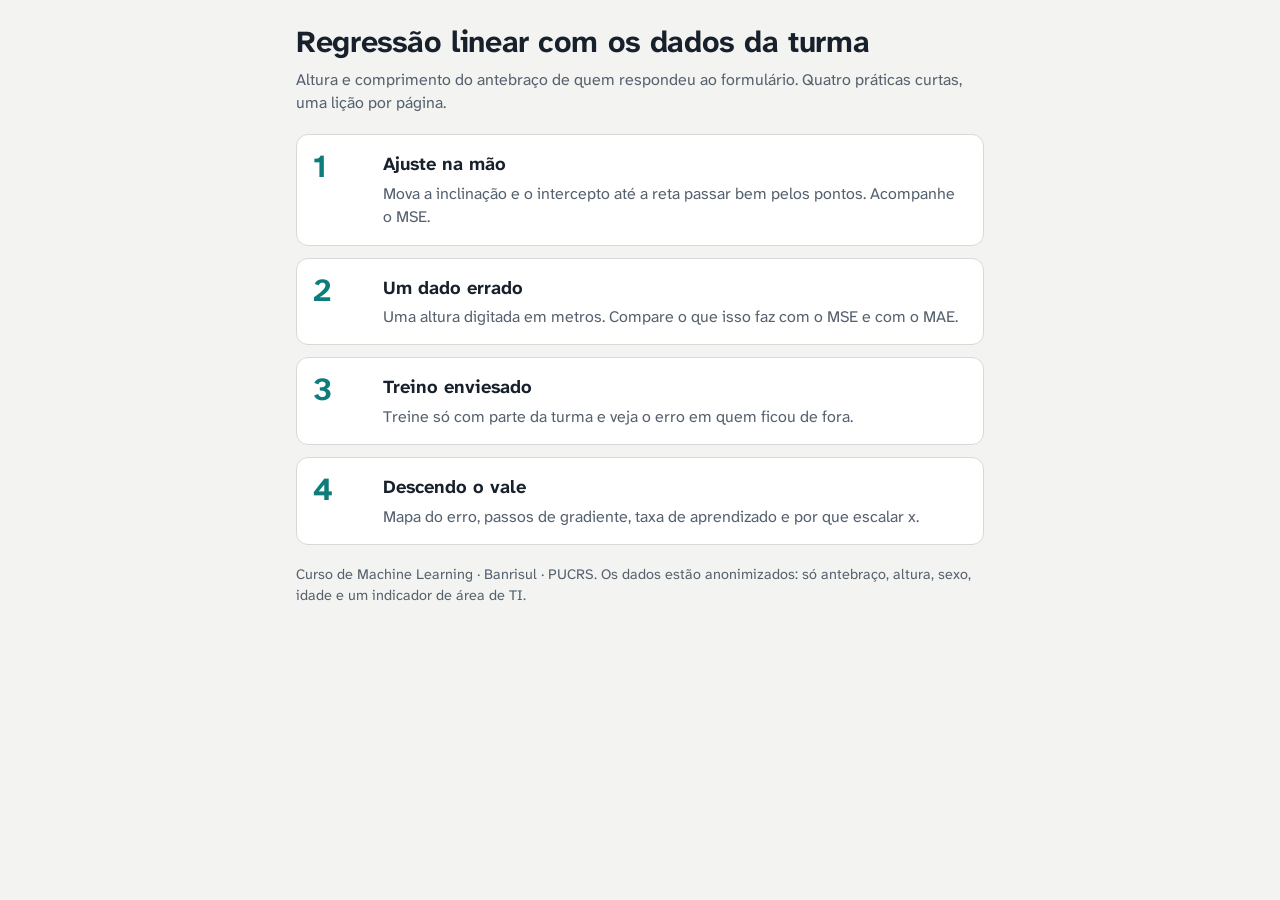
==== index.html @ dfce173d "Práticas de regressão linear" ====
<!DOCTYPE html>
<html lang="pt-BR">
<head>
<meta charset="utf-8">
<meta name="viewport" content="width=device-width, initial-scale=1, viewport-fit=cover">
<title>Regressão linear – práticas</title>
<link rel="preconnect" href="https://fonts.googleapis.com">
<link href="https://fonts.googleapis.com/css2?family=Atkinson+Hyperlegible+Next:wght@400;500;700&display=swap" rel="stylesheet">
<style>
:root{
  color-scheme:light;
  --bg:#f3f4f1;--panel:#ffffff;--ink:#17202b;--ink-2:#55616e;--line:#d6dad4;--grid:#e9ebe6;
  --m:#2f6fde;--f:#e0559e;--n:#9aa3ad;--you:#0e7c7b;--best:#d98c1f;--err:#c6303e;
  --heat0:#f8f1d8;--heat1:#1b1f3a;
  box-sizing:border-box;padding-top:env(safe-area-inset-top,0px);padding-bottom:env(safe-area-inset-bottom,0px);
}
@media (prefers-color-scheme:dark){:root:not([data-theme="light"]){color-scheme:dark;
  --bg:#141a21;--panel:#1d252e;--ink:#eef1f4;--ink-2:#a9b4bf;--line:#34404c;--grid:#283239;
  --m:#6d9bf2;--f:#f07bb8;--n:#6f7a86;--you:#3fd0c5;--best:#f0b04a;--err:#ff6b78;--heat0:#2a2f27;--heat1:#f4e6a8}}
:root[data-theme="dark"]{color-scheme:dark;
  --bg:#141a21;--panel:#1d252e;--ink:#eef1f4;--ink-2:#a9b4bf;--line:#34404c;--grid:#283239;
  --m:#6d9bf2;--f:#f07bb8;--n:#6f7a86;--you:#3fd0c5;--best:#f0b04a;--err:#ff6b78;--heat0:#2a2f27;--heat1:#f4e6a8}
html{scroll-padding-top:env(safe-area-inset-top,0px)}
*{box-sizing:inherit}
body{margin:0;background:var(--bg);color:var(--ink);font-family:"Atkinson Hyperlegible Next","Atkinson Hyperlegible",system-ui,-apple-system,"Segoe UI",sans-serif;font-size:16px;line-height:1.45}
.wrap{max-width:1180px;margin:0 auto;padding:20px 16px 48px}
header h1{font-size:1.9rem;font-weight:700;margin:0 0 4px;letter-spacing:-.01em}
header p{margin:0;color:var(--ink-2);max-width:70ch}
.eq{font-size:1.35rem;font-weight:500;margin:14px 0 6px}
.eq b{font-weight:700;color:var(--you)}
.chips{display:flex;flex-wrap:wrap;gap:6px;margin:14px 0 4px}
.chip{border:1px solid var(--line);background:var(--panel);color:var(--ink);border-radius:999px;padding:6px 12px;font:inherit;font-size:.92rem;cursor:pointer}
.chip[aria-pressed="true"]{background:var(--ink);color:var(--bg);border-color:var(--ink)}
.chip:focus-visible,button:focus-visible,input:focus-visible{outline:2px solid var(--you);outline-offset:2px}
.seed{display:inline-flex;align-items:center;gap:6px;color:var(--ink-2);font-size:.92rem}
.seed input{width:64px;font:inherit;padding:4px 6px;border:1px solid var(--line);border-radius:6px;background:var(--panel);color:var(--ink)}
.grid{display:grid;grid-template-columns:minmax(0,1.6fr) minmax(280px,1fr);gap:16px;margin-top:12px}
@media (max-width:820px){.grid{grid-template-columns:1fr}}
.panel{background:var(--panel);border:1px solid var(--line);border-radius:10px;padding:14px}
.panel h2{font-size:1rem;font-weight:700;margin:0 0 8px}
svg{display:block;width:100%;height:auto}
.axis text{fill:var(--ink-2);font-size:11px}
.axis line,.axis path{stroke:var(--line)}
.gridl{stroke:var(--grid)}
.ctl{display:grid;grid-template-columns:auto 1fr auto;align-items:center;gap:8px 10px;margin:8px 0}
.ctl label{font-weight:500}
.ctl input[type=range]{width:100%;accent-color:var(--you)}
.ctl input[type=number]{width:84px;font:inherit;padding:4px 6px;border:1px solid var(--line);border-radius:6px;background:var(--panel);color:var(--ink)}
.metrics{display:grid;grid-template-columns:1fr 1fr;gap:10px;margin-top:8px}
.met{border-top:3px solid var(--you);padding:6px 0 0}
.met.test{border-top-color:var(--n)}
.met h3{font-size:.85rem;font-weight:500;color:var(--ink-2);margin:0 0 2px}
.met .big{font-size:1.6rem;font-weight:700;line-height:1.1}
.met .sm{font-size:.85rem;color:var(--ink-2)}
.row{display:flex;flex-wrap:wrap;gap:8px 16px;align-items:center;margin:8px 0;font-size:.95rem}
.row label{display:inline-flex;align-items:center;gap:6px;cursor:pointer}
.btn{font:inherit;font-size:.92rem;padding:6px 12px;border-radius:8px;border:1px solid var(--line);background:var(--panel);color:var(--ink);cursor:pointer}
.btn.primary{background:var(--you);border-color:var(--you);color:#fff}
.btn:disabled{opacity:.5;cursor:default}
.note{color:var(--ink-2);font-size:.9rem;margin:8px 0 0}
.note a{color:inherit}
.dot{display:inline-block;width:.7em;height:.7em;border-radius:50%;margin-right:.3em;vertical-align:middle}
.hollow{display:inline-block;width:.6em;height:.6em;border-radius:50%;border:2px solid var(--ink-2);margin-right:.3em;vertical-align:middle}
.heatwrap{position:relative;margin-top:6px}
.heatwrap canvas{width:100%;height:auto;display:block;border-radius:6px;cursor:crosshair}
.heatwrap svg{position:absolute;inset:0;pointer-events:none}
.warn{color:var(--err);font-weight:500}
.best{color:var(--best);font-weight:700}
.sr{position:absolute;width:1px;height:1px;overflow:hidden;clip:rect(0 0 0 0)}
@media (prefers-reduced-motion:no-preference){.trail circle{transition:none}}

.cards{display:grid;gap:12px;margin-top:20px}
.card{display:grid;grid-template-columns:56px 1fr;gap:14px;align-items:start;background:var(--panel);border:1px solid var(--line);border-radius:12px;padding:16px;color:inherit;text-decoration:none}
.card:hover{border-color:var(--you)}
.card .num{font-size:2rem;font-weight:700;color:var(--you);line-height:1}
.card h2{margin:0 0 4px;font-size:1.15rem}
.card p{margin:0;color:var(--ink-2)}
</style>
</head>
<body>
<div class="wrap" style="max-width:720px">
<header>
  <h1>Regressão linear com os dados da turma</h1>
  <p>Altura e comprimento do antebraço de quem respondeu ao formulário. Quatro práticas curtas, uma lição por página.</p>
</header>
<div class="cards"><a class="card" href="1-ajuste.html"><div class="num">1</div><div><h2>Ajuste na mão</h2><p>Mova a inclinação e o intercepto até a reta passar bem pelos pontos. Acompanhe o MSE.</p></div></a><a class="card" href="2-dado-errado.html"><div class="num">2</div><div><h2>Um dado errado</h2><p>Uma altura digitada em metros. Compare o que isso faz com o MSE e com o MAE.</p></div></a><a class="card" href="3-enviesado.html"><div class="num">3</div><div><h2>Treino enviesado</h2><p>Treine só com parte da turma e veja o erro em quem ficou de fora.</p></div></a><a class="card" href="4-gradiente.html"><div class="num">4</div><div><h2>Descendo o vale</h2><p>Mapa do erro, passos de gradiente, taxa de aprendizado e por que escalar x.</p></div></a></div>
<p class="note" style="margin-top:20px">Curso de Machine Learning · Banrisul · PUCRS. Os dados estão anonimizados: só antebraço, altura, sexo, idade e um indicador de área de TI.</p>
</div>
</body>
</html>
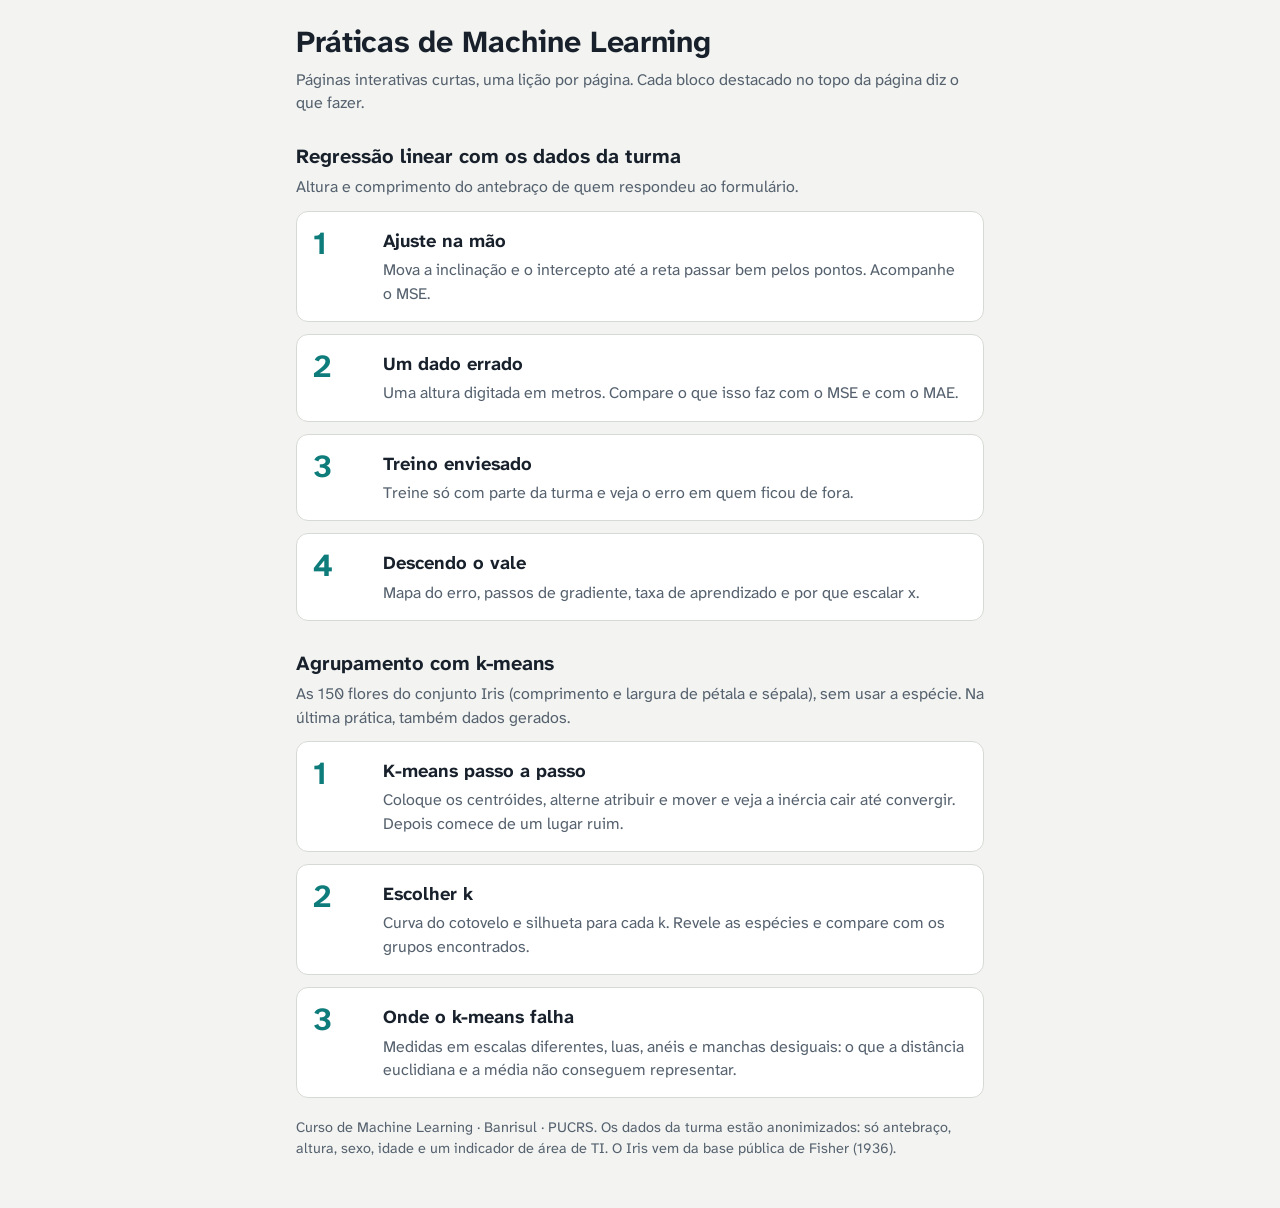
==== commit 22f1ed4d: "added kmeans clustering" ====
--- a/index.html
+++ b/index.html
@@ -3,7 +3,7 @@
 <head>
 <meta charset="utf-8">
 <meta name="viewport" content="width=device-width, initial-scale=1, viewport-fit=cover">
-<title>Regressão linear – práticas</title>
+<title>Práticas de Machine Learning</title>
 <link rel="preconnect" href="https://fonts.googleapis.com">
 <link href="https://fonts.googleapis.com/css2?family=Atkinson+Hyperlegible+Next:wght@400;500;700&display=swap" rel="stylesheet">
 <style>
@@ -75,16 +75,23 @@
 .card .num{font-size:2rem;font-weight:700;color:var(--you);line-height:1}
 .card h2{margin:0 0 4px;font-size:1.15rem}
 .card p{margin:0;color:var(--ink-2)}
+h2.sec{font-size:1.25rem;font-weight:700;margin:28px 0 0}
+h2.sec+p{margin:4px 0 0;color:var(--ink-2)}
 </style>
 </head>
 <body>
 <div class="wrap" style="max-width:720px">
 <header>
-  <h1>Regressão linear com os dados da turma</h1>
-  <p>Altura e comprimento do antebraço de quem respondeu ao formulário. Quatro práticas curtas, uma lição por página.</p>
+  <h1>Práticas de Machine Learning</h1>
+  <p>Páginas interativas curtas, uma lição por página. Cada bloco destacado no topo da página diz o que fazer.</p>
 </header>
-<div class="cards"><a class="card" href="1-ajuste.html"><div class="num">1</div><div><h2>Ajuste na mão</h2><p>Mova a inclinação e o intercepto até a reta passar bem pelos pontos. Acompanhe o MSE.</p></div></a><a class="card" href="2-dado-errado.html"><div class="num">2</div><div><h2>Um dado errado</h2><p>Uma altura digitada em metros. Compare o que isso faz com o MSE e com o MAE.</p></div></a><a class="card" href="3-enviesado.html"><div class="num">3</div><div><h2>Treino enviesado</h2><p>Treine só com parte da turma e veja o erro em quem ficou de fora.</p></div></a><a class="card" href="4-gradiente.html"><div class="num">4</div><div><h2>Descendo o vale</h2><p>Mapa do erro, passos de gradiente, taxa de aprendizado e por que escalar x.</p></div></a></div>
-<p class="note" style="margin-top:20px">Curso de Machine Learning · Banrisul · PUCRS. Os dados estão anonimizados: só antebraço, altura, sexo, idade e um indicador de área de TI.</p>
+<h2 class="sec">Regressão linear com os dados da turma</h2>
+<p>Altura e comprimento do antebraço de quem respondeu ao formulário.</p>
+<div class="cards" style="margin-top:12px"><a class="card" href="1-ajuste.html"><div class="num">1</div><div><h2>Ajuste na mão</h2><p>Mova a inclinação e o intercepto até a reta passar bem pelos pontos. Acompanhe o MSE.</p></div></a><a class="card" href="2-dado-errado.html"><div class="num">2</div><div><h2>Um dado errado</h2><p>Uma altura digitada em metros. Compare o que isso faz com o MSE e com o MAE.</p></div></a><a class="card" href="3-enviesado.html"><div class="num">3</div><div><h2>Treino enviesado</h2><p>Treine só com parte da turma e veja o erro em quem ficou de fora.</p></div></a><a class="card" href="4-gradiente.html"><div class="num">4</div><div><h2>Descendo o vale</h2><p>Mapa do erro, passos de gradiente, taxa de aprendizado e por que escalar x.</p></div></a></div>
+<h2 class="sec">Agrupamento com k-means</h2>
+<p>As 150 flores do conjunto Iris (comprimento e largura de pétala e sépala), sem usar a espécie. Na última prática, também dados gerados.</p>
+<div class="cards" style="margin-top:12px"><a class="card" href="c1-passo-a-passo.html"><div class="num">1</div><div><h2>K-means passo a passo</h2><p>Coloque os centróides, alterne atribuir e mover e veja a inércia cair até convergir. Depois comece de um lugar ruim.</p></div></a><a class="card" href="c2-escolher-k.html"><div class="num">2</div><div><h2>Escolher k</h2><p>Curva do cotovelo e silhueta para cada k. Revele as espécies e compare com os grupos encontrados.</p></div></a><a class="card" href="c3-limitacoes.html"><div class="num">3</div><div><h2>Onde o k-means falha</h2><p>Medidas em escalas diferentes, luas, anéis e manchas desiguais: o que a distância euclidiana e a média não conseguem representar.</p></div></a></div>
+<p class="note" style="margin-top:20px">Curso de Machine Learning · Banrisul · PUCRS. Os dados da turma estão anonimizados: só antebraço, altura, sexo, idade e um indicador de área de TI. O Iris vem da base pública de Fisher (1936).</p>
 </div>
 </body>
 </html>
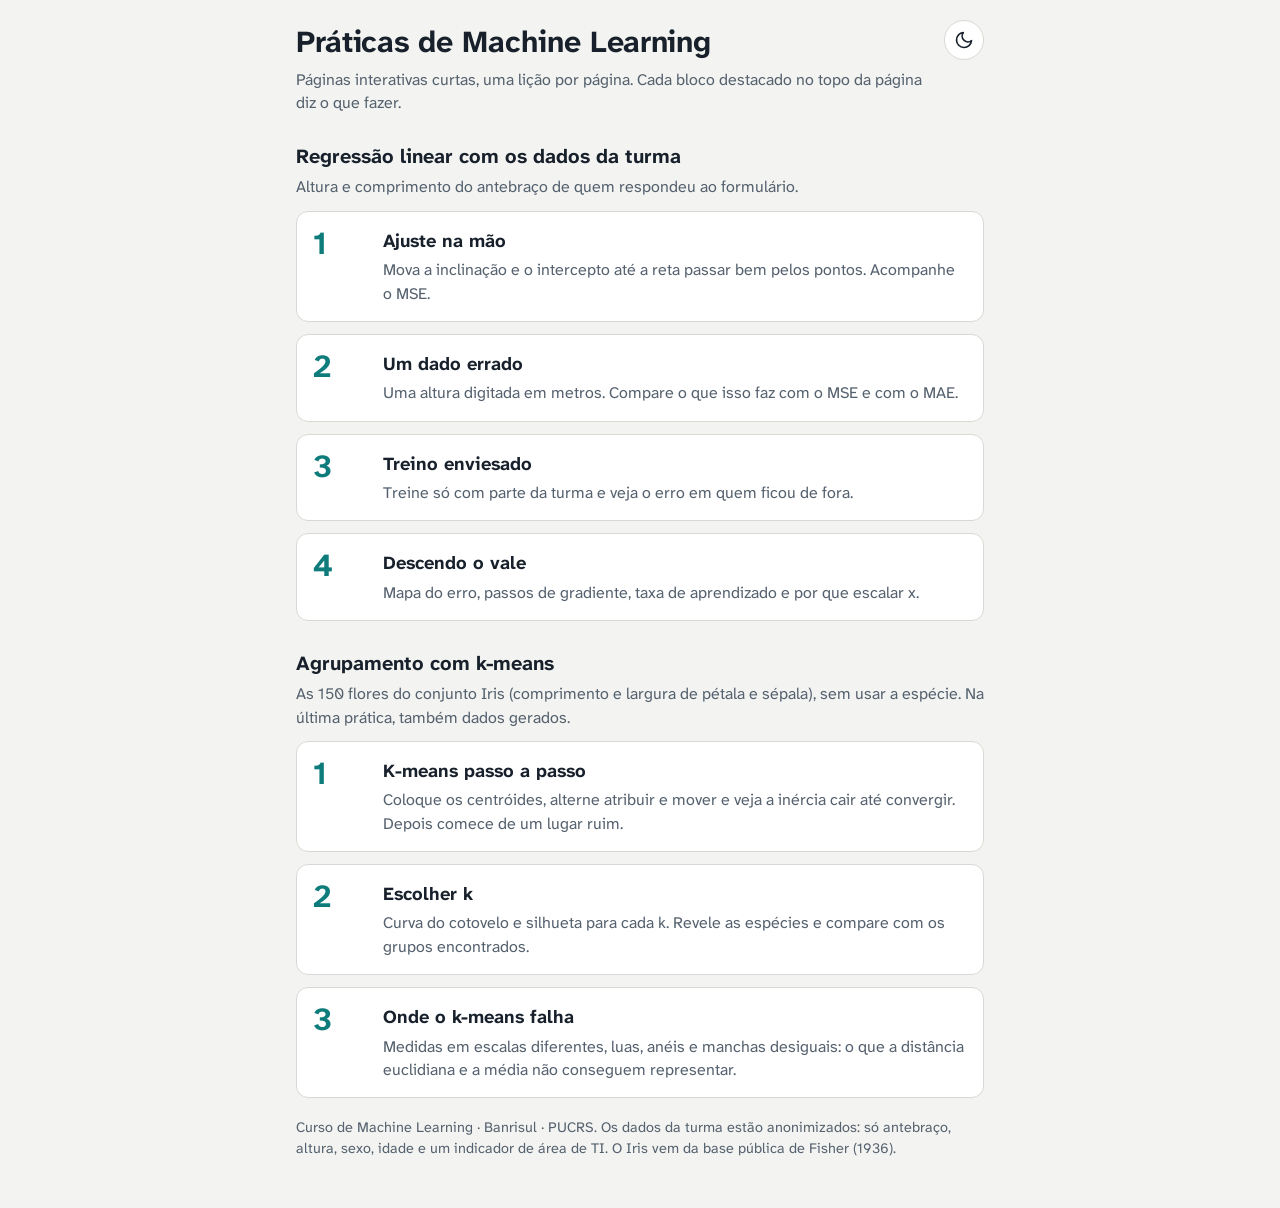
==== commit 4c5b9c7e: "dark light" ====
--- a/index.html
+++ b/index.html
@@ -77,10 +77,21 @@
 .card p{margin:0;color:var(--ink-2)}
 h2.sec{font-size:1.25rem;font-weight:700;margin:28px 0 0}
 h2.sec+p{margin:4px 0 0;color:var(--ink-2)}
+.wrap{position:relative}
+header{padding-right:56px}
+.theme{position:absolute;top:20px;right:16px;width:40px;height:40px;display:inline-flex;align-items:center;justify-content:center;border:1px solid var(--line);border-radius:999px;background:var(--panel);color:var(--ink);cursor:pointer;padding:0}
+.theme:hover{border-color:var(--you)}
+.theme svg{width:20px;height:20px;fill:none;stroke:currentColor;stroke-width:2;stroke-linecap:round;stroke-linejoin:round}
+.theme .sun{display:none}
+@media (prefers-color-scheme:dark){:root:not([data-theme="light"]) .theme .sun{display:block}:root:not([data-theme="light"]) .theme .moon{display:none}}
+:root[data-theme="dark"] .theme .sun{display:block}
+:root[data-theme="dark"] .theme .moon{display:none}
 </style>
+<script>try{var t=localStorage.getItem('theme');if(t==='light'||t==='dark')document.documentElement.dataset.theme=t}catch(e){}</script>
 </head>
 <body>
 <div class="wrap" style="max-width:720px">
+<button class="theme" id="theme" type="button" aria-label="Alternar modo claro e escuro" title="Modo claro / escuro"><svg class="moon" viewBox="0 0 24 24" aria-hidden="true"><path d="M21 12.8A9 9 0 1 1 11.2 3a7 7 0 0 0 9.8 9.8z"/></svg><svg class="sun" viewBox="0 0 24 24" aria-hidden="true"><circle cx="12" cy="12" r="4"/><path d="M12 2v2M12 20v2M4.9 4.9l1.4 1.4M17.7 17.7l1.4 1.4M2 12h2M20 12h2M4.9 19.1l1.4-1.4M17.7 6.3l1.4-1.4"/></svg></button>
 <header>
   <h1>Práticas de Machine Learning</h1>
   <p>Páginas interativas curtas, uma lição por página. Cada bloco destacado no topo da página diz o que fazer.</p>
@@ -93,5 +104,12 @@
 <div class="cards" style="margin-top:12px"><a class="card" href="c1-passo-a-passo.html"><div class="num">1</div><div><h2>K-means passo a passo</h2><p>Coloque os centróides, alterne atribuir e mover e veja a inércia cair até convergir. Depois comece de um lugar ruim.</p></div></a><a class="card" href="c2-escolher-k.html"><div class="num">2</div><div><h2>Escolher k</h2><p>Curva do cotovelo e silhueta para cada k. Revele as espécies e compare com os grupos encontrados.</p></div></a><a class="card" href="c3-limitacoes.html"><div class="num">3</div><div><h2>Onde o k-means falha</h2><p>Medidas em escalas diferentes, luas, anéis e manchas desiguais: o que a distância euclidiana e a média não conseguem representar.</p></div></a></div>
 <p class="note" style="margin-top:20px">Curso de Machine Learning · Banrisul · PUCRS. Os dados da turma estão anonimizados: só antebraço, altura, sexo, idade e um indicador de área de TI. O Iris vem da base pública de Fisher (1936).</p>
 </div>
+<script>
+(function(){const b=document.getElementById('theme');if(!b)return;
+const dark=()=>{const t=document.documentElement.dataset.theme;return t?t==='dark':matchMedia('(prefers-color-scheme:dark)').matches;};
+b.addEventListener('click',()=>{const next=dark()?'light':'dark';document.documentElement.dataset.theme=next;
+  try{localStorage.setItem('theme',next)}catch(e){}
+  if(typeof render==='function')render(true);});})();
+</script>
 </body>
 </html>
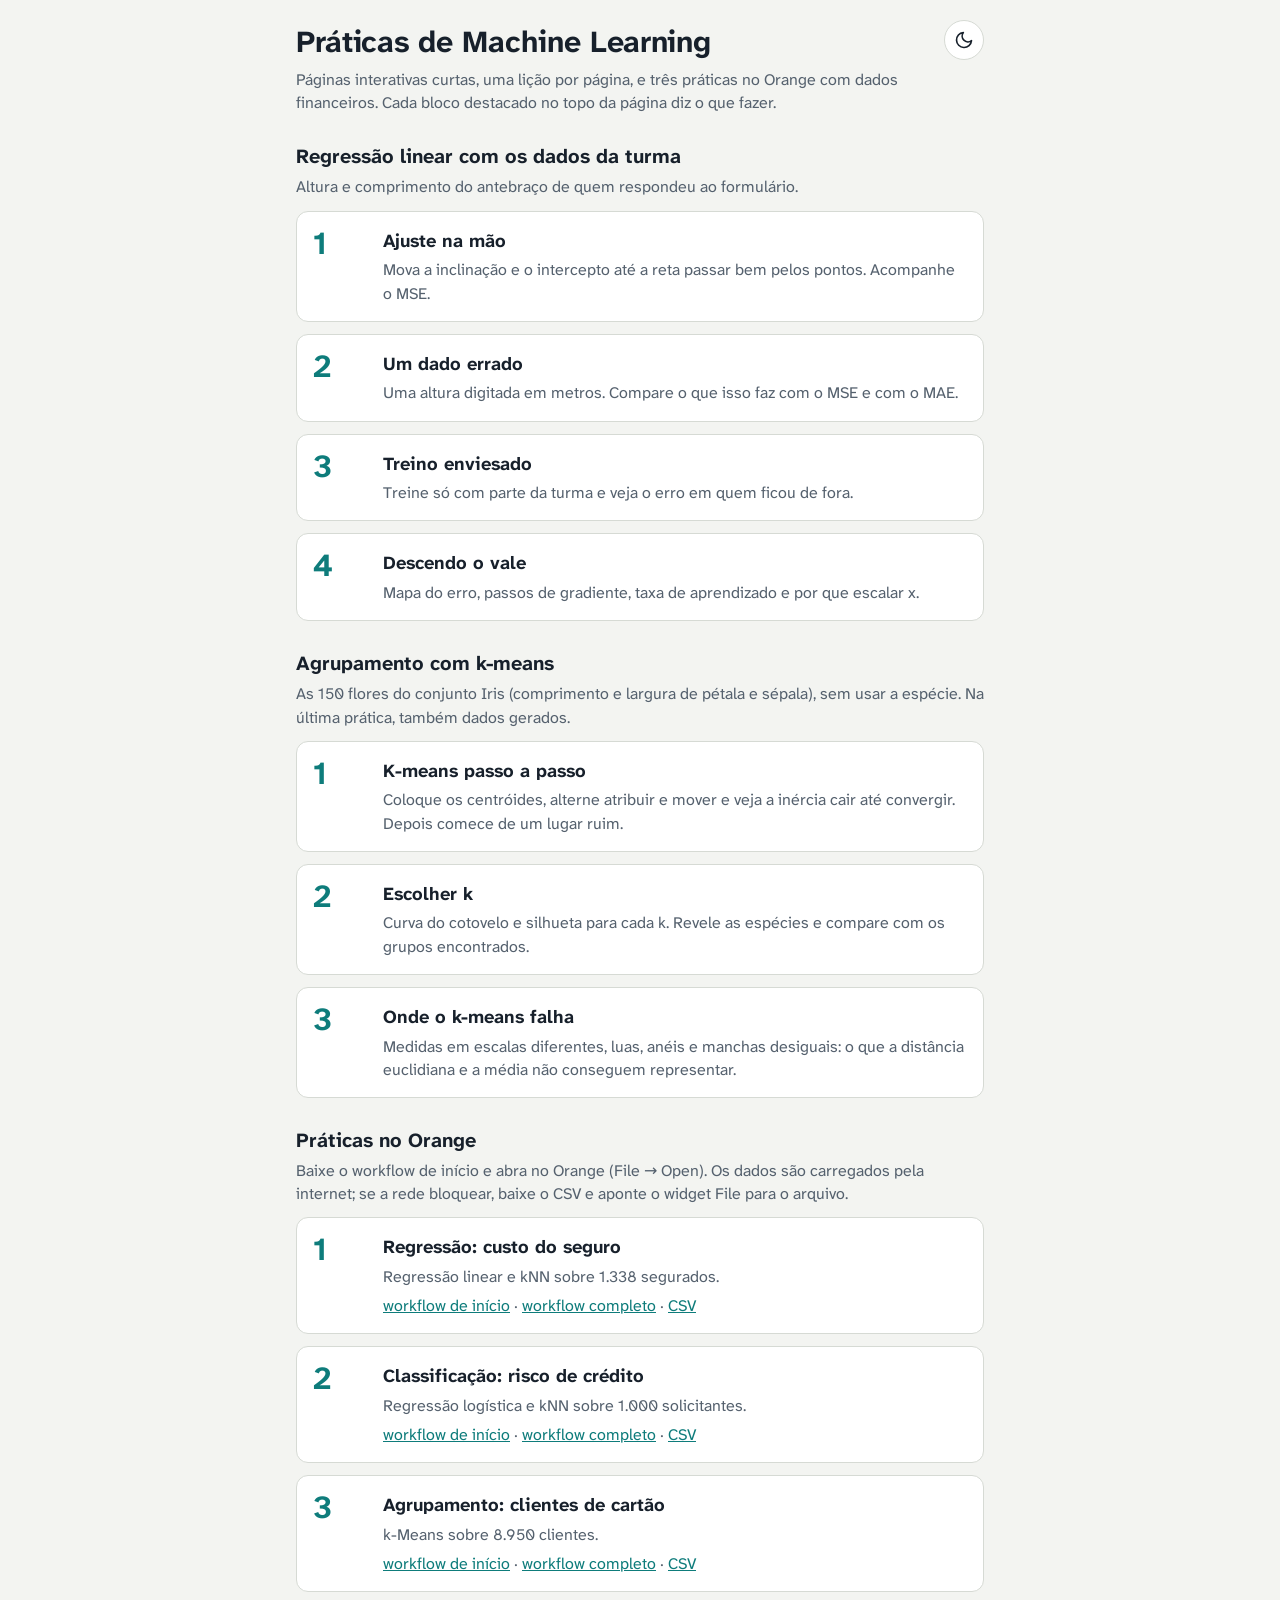
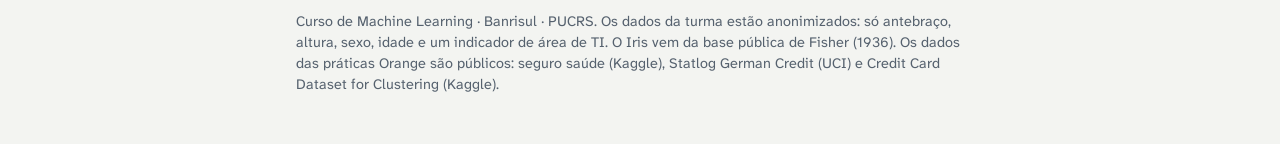
==== commit 7b494c51: "Adiciona práticas Orange, dados, QR codes e geradores - data/: três CSV com prefixos de papel do Ora" ====
--- a/index.html
+++ b/index.html
@@ -75,6 +75,7 @@
 .card .num{font-size:2rem;font-weight:700;color:var(--you);line-height:1}
 .card h2{margin:0 0 4px;font-size:1.15rem}
 .card p{margin:0;color:var(--ink-2)}
+.card .links{margin-top:6px}.card .links a{color:var(--you)}
 h2.sec{font-size:1.25rem;font-weight:700;margin:28px 0 0}
 h2.sec+p{margin:4px 0 0;color:var(--ink-2)}
 .wrap{position:relative}
@@ -94,7 +95,7 @@
 <button class="theme" id="theme" type="button" aria-label="Alternar modo claro e escuro" title="Modo claro / escuro"><svg class="moon" viewBox="0 0 24 24" aria-hidden="true"><path d="M21 12.8A9 9 0 1 1 11.2 3a7 7 0 0 0 9.8 9.8z"/></svg><svg class="sun" viewBox="0 0 24 24" aria-hidden="true"><circle cx="12" cy="12" r="4"/><path d="M12 2v2M12 20v2M4.9 4.9l1.4 1.4M17.7 17.7l1.4 1.4M2 12h2M20 12h2M4.9 19.1l1.4-1.4M17.7 6.3l1.4-1.4"/></svg></button>
 <header>
   <h1>Práticas de Machine Learning</h1>
-  <p>Páginas interativas curtas, uma lição por página. Cada bloco destacado no topo da página diz o que fazer.</p>
+  <p>Páginas interativas curtas, uma lição por página, e três práticas no Orange com dados financeiros. Cada bloco destacado no topo da página diz o que fazer.</p>
 </header>
 <h2 class="sec">Regressão linear com os dados da turma</h2>
 <p>Altura e comprimento do antebraço de quem respondeu ao formulário.</p>
@@ -102,7 +103,10 @@
 <h2 class="sec">Agrupamento com k-means</h2>
 <p>As 150 flores do conjunto Iris (comprimento e largura de pétala e sépala), sem usar a espécie. Na última prática, também dados gerados.</p>
 <div class="cards" style="margin-top:12px"><a class="card" href="c1-passo-a-passo.html"><div class="num">1</div><div><h2>K-means passo a passo</h2><p>Coloque os centróides, alterne atribuir e mover e veja a inércia cair até convergir. Depois comece de um lugar ruim.</p></div></a><a class="card" href="c2-escolher-k.html"><div class="num">2</div><div><h2>Escolher k</h2><p>Curva do cotovelo e silhueta para cada k. Revele as espécies e compare com os grupos encontrados.</p></div></a><a class="card" href="c3-limitacoes.html"><div class="num">3</div><div><h2>Onde o k-means falha</h2><p>Medidas em escalas diferentes, luas, anéis e manchas desiguais: o que a distância euclidiana e a média não conseguem representar.</p></div></a></div>
-<p class="note" style="margin-top:20px">Curso de Machine Learning · Banrisul · PUCRS. Os dados da turma estão anonimizados: só antebraço, altura, sexo, idade e um indicador de área de TI. O Iris vem da base pública de Fisher (1936).</p>
+<h2 class="sec">Práticas no Orange</h2>
+<p>Baixe o workflow de início e abra no Orange (File → Open). Os dados são carregados pela internet; se a rede bloquear, baixe o CSV e aponte o widget File para o arquivo.</p>
+<div class="cards" style="margin-top:12px"><div class="card"><div class="num">1</div><div><h2>Regressão: custo do seguro</h2><p>Regressão linear e kNN sobre 1.338 segurados.</p><p class="links"><a href="orange/p1_regressao_inicio.ows" download>workflow de início</a> · <a href="orange/p1_regressao_completo.ows" download>workflow completo</a> · <a href="data/insurance.csv">CSV</a></p></div></div><div class="card"><div class="num">2</div><div><h2>Classificação: risco de crédito</h2><p>Regressão logística e kNN sobre 1.000 solicitantes.</p><p class="links"><a href="orange/p2_classificacao_inicio.ows" download>workflow de início</a> · <a href="orange/p2_classificacao_completo.ows" download>workflow completo</a> · <a href="data/german_credit.csv">CSV</a></p></div></div><div class="card"><div class="num">3</div><div><h2>Agrupamento: clientes de cartão</h2><p>k-Means sobre 8.950 clientes.</p><p class="links"><a href="orange/p3_agrupamento_inicio.ows" download>workflow de início</a> · <a href="orange/p3_agrupamento_completo.ows" download>workflow completo</a> · <a href="data/cartao.csv">CSV</a></p></div></div></div>
+<p class="note" style="margin-top:20px">Curso de Machine Learning · Banrisul · PUCRS. Os dados da turma estão anonimizados: só antebraço, altura, sexo, idade e um indicador de área de TI. O Iris vem da base pública de Fisher (1936). Os dados das práticas Orange são públicos: seguro saúde (Kaggle), Statlog German Credit (UCI) e Credit Card Dataset for Clustering (Kaggle).</p>
 </div>
 <script>
 (function(){const b=document.getElementById('theme');if(!b)return;
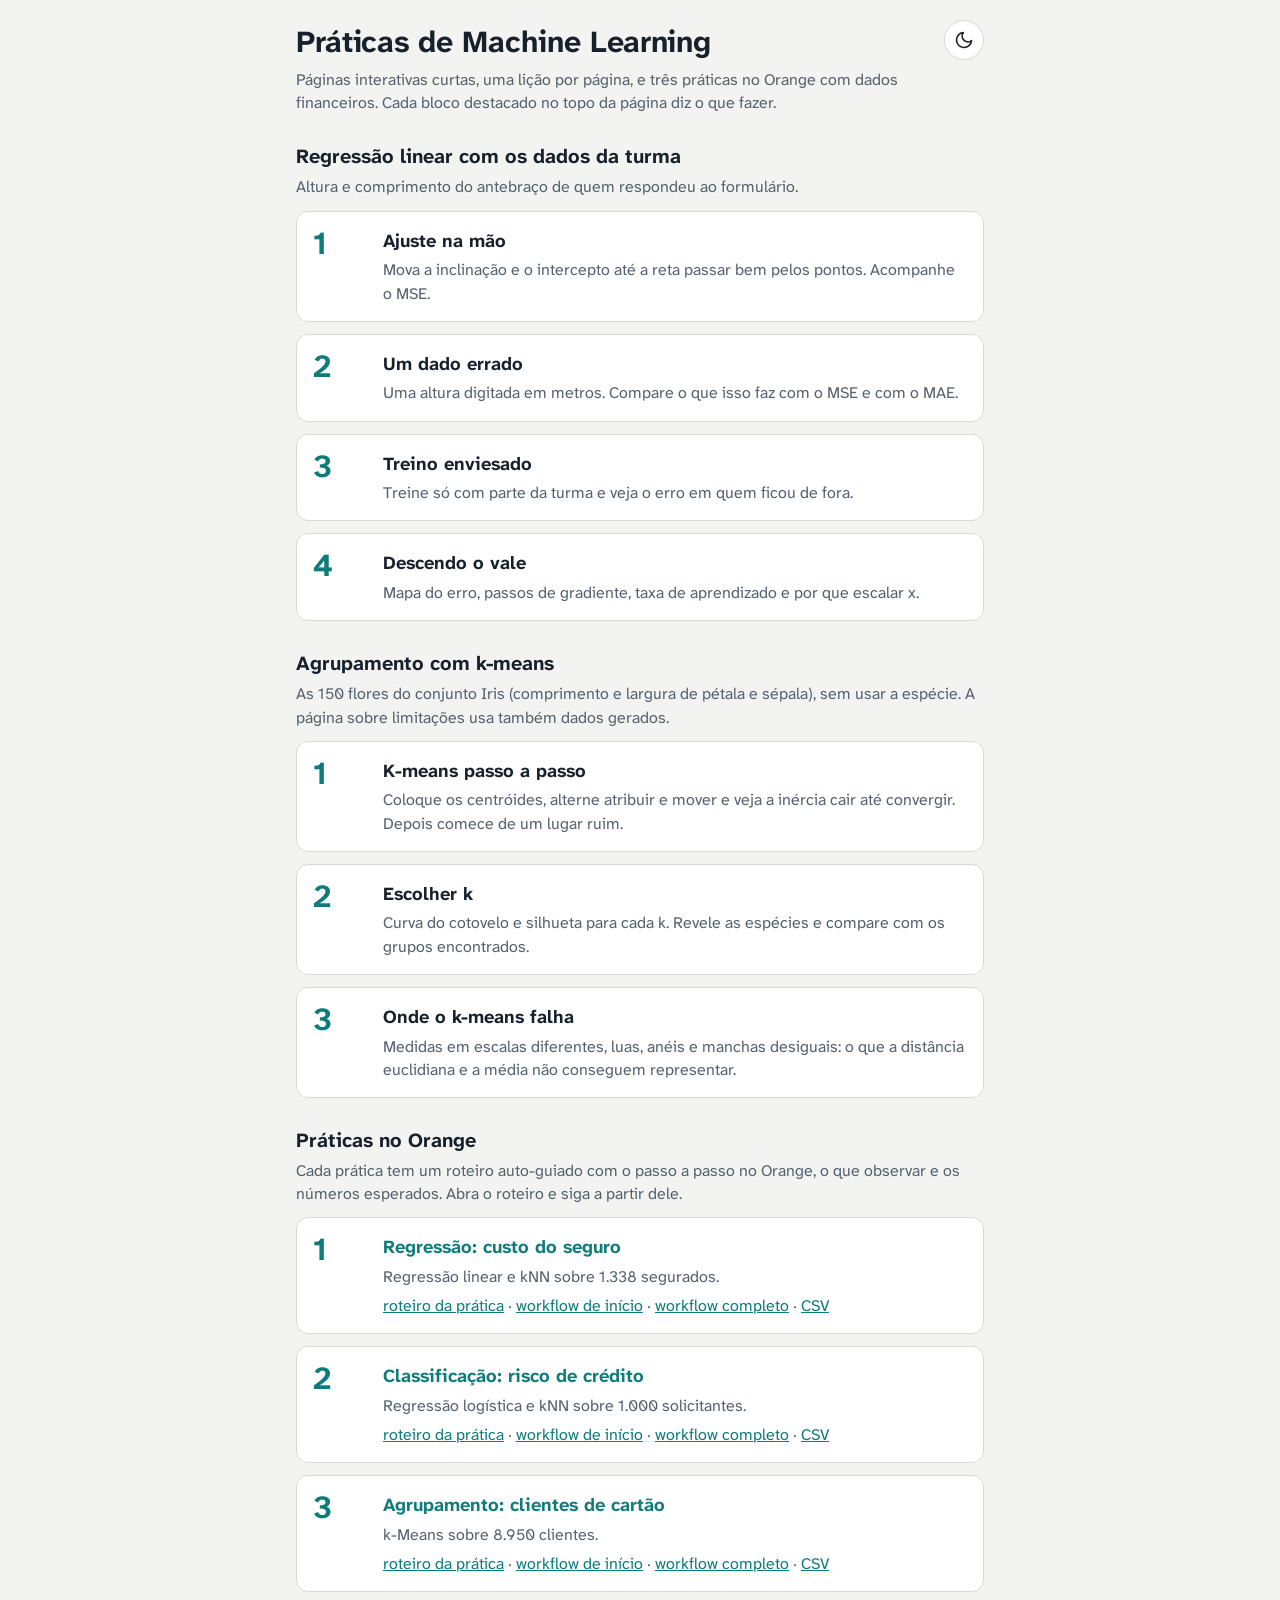
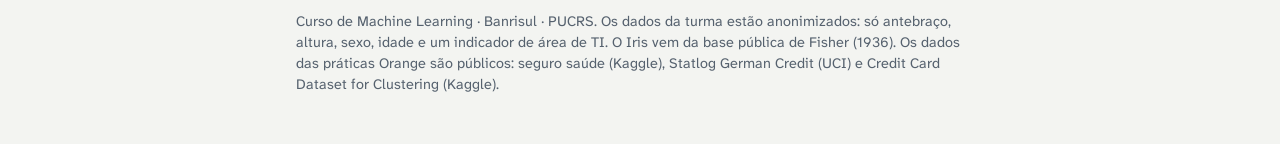
==== commit 950580a4: "implementadas práticas usando orange" ====
--- a/index.html
+++ b/index.html
@@ -75,7 +75,7 @@
 .card .num{font-size:2rem;font-weight:700;color:var(--you);line-height:1}
 .card h2{margin:0 0 4px;font-size:1.15rem}
 .card p{margin:0;color:var(--ink-2)}
-.card .links{margin-top:6px}.card .links a{color:var(--you)}
+.card .links{margin-top:6px}.card .links a,.card h2 a{color:var(--you)}.card h2 a{text-decoration:none}.card h2 a:hover{text-decoration:underline}
 h2.sec{font-size:1.25rem;font-weight:700;margin:28px 0 0}
 h2.sec+p{margin:4px 0 0;color:var(--ink-2)}
 .wrap{position:relative}
@@ -101,11 +101,11 @@
 <p>Altura e comprimento do antebraço de quem respondeu ao formulário.</p>
 <div class="cards" style="margin-top:12px"><a class="card" href="1-ajuste.html"><div class="num">1</div><div><h2>Ajuste na mão</h2><p>Mova a inclinação e o intercepto até a reta passar bem pelos pontos. Acompanhe o MSE.</p></div></a><a class="card" href="2-dado-errado.html"><div class="num">2</div><div><h2>Um dado errado</h2><p>Uma altura digitada em metros. Compare o que isso faz com o MSE e com o MAE.</p></div></a><a class="card" href="3-enviesado.html"><div class="num">3</div><div><h2>Treino enviesado</h2><p>Treine só com parte da turma e veja o erro em quem ficou de fora.</p></div></a><a class="card" href="4-gradiente.html"><div class="num">4</div><div><h2>Descendo o vale</h2><p>Mapa do erro, passos de gradiente, taxa de aprendizado e por que escalar x.</p></div></a></div>
 <h2 class="sec">Agrupamento com k-means</h2>
-<p>As 150 flores do conjunto Iris (comprimento e largura de pétala e sépala), sem usar a espécie. Na última prática, também dados gerados.</p>
+<p>As 150 flores do conjunto Iris (comprimento e largura de pétala e sépala), sem usar a espécie. A página sobre limitações usa também dados gerados.</p>
 <div class="cards" style="margin-top:12px"><a class="card" href="c1-passo-a-passo.html"><div class="num">1</div><div><h2>K-means passo a passo</h2><p>Coloque os centróides, alterne atribuir e mover e veja a inércia cair até convergir. Depois comece de um lugar ruim.</p></div></a><a class="card" href="c2-escolher-k.html"><div class="num">2</div><div><h2>Escolher k</h2><p>Curva do cotovelo e silhueta para cada k. Revele as espécies e compare com os grupos encontrados.</p></div></a><a class="card" href="c3-limitacoes.html"><div class="num">3</div><div><h2>Onde o k-means falha</h2><p>Medidas em escalas diferentes, luas, anéis e manchas desiguais: o que a distância euclidiana e a média não conseguem representar.</p></div></a></div>
 <h2 class="sec">Práticas no Orange</h2>
-<p>Baixe o workflow de início e abra no Orange (File → Open). Os dados são carregados pela internet; se a rede bloquear, baixe o CSV e aponte o widget File para o arquivo.</p>
-<div class="cards" style="margin-top:12px"><div class="card"><div class="num">1</div><div><h2>Regressão: custo do seguro</h2><p>Regressão linear e kNN sobre 1.338 segurados.</p><p class="links"><a href="orange/p1_regressao_inicio.ows" download>workflow de início</a> · <a href="orange/p1_regressao_completo.ows" download>workflow completo</a> · <a href="data/insurance.csv">CSV</a></p></div></div><div class="card"><div class="num">2</div><div><h2>Classificação: risco de crédito</h2><p>Regressão logística e kNN sobre 1.000 solicitantes.</p><p class="links"><a href="orange/p2_classificacao_inicio.ows" download>workflow de início</a> · <a href="orange/p2_classificacao_completo.ows" download>workflow completo</a> · <a href="data/german_credit.csv">CSV</a></p></div></div><div class="card"><div class="num">3</div><div><h2>Agrupamento: clientes de cartão</h2><p>k-Means sobre 8.950 clientes.</p><p class="links"><a href="orange/p3_agrupamento_inicio.ows" download>workflow de início</a> · <a href="orange/p3_agrupamento_completo.ows" download>workflow completo</a> · <a href="data/cartao.csv">CSV</a></p></div></div></div>
+<p>Cada prática tem um roteiro auto-guiado com o passo a passo no Orange, o que observar e os números esperados. Abra o roteiro e siga a partir dele.</p>
+<div class="cards" style="margin-top:12px"><div class="card"><div class="num">1</div><div><h2><a href="p1-regressao.html">Regressão: custo do seguro</a></h2><p>Regressão linear e kNN sobre 1.338 segurados.</p><p class="links"><a href="p1-regressao.html">roteiro da prática</a> · <a href="orange/p1_regressao_inicio.ows" download>workflow de início</a> · <a href="orange/p1_regressao_completo.ows" download>workflow completo</a> · <a href="data/insurance.csv">CSV</a></p></div></div><div class="card"><div class="num">2</div><div><h2><a href="p2-classificacao.html">Classificação: risco de crédito</a></h2><p>Regressão logística e kNN sobre 1.000 solicitantes.</p><p class="links"><a href="p2-classificacao.html">roteiro da prática</a> · <a href="orange/p2_classificacao_inicio.ows" download>workflow de início</a> · <a href="orange/p2_classificacao_completo.ows" download>workflow completo</a> · <a href="data/german_credit.csv">CSV</a></p></div></div><div class="card"><div class="num">3</div><div><h2><a href="p3-agrupamento.html">Agrupamento: clientes de cartão</a></h2><p>k-Means sobre 8.950 clientes.</p><p class="links"><a href="p3-agrupamento.html">roteiro da prática</a> · <a href="orange/p3_agrupamento_inicio.ows" download>workflow de início</a> · <a href="orange/p3_agrupamento_completo.ows" download>workflow completo</a> · <a href="data/cartao.csv">CSV</a></p></div></div></div>
 <p class="note" style="margin-top:20px">Curso de Machine Learning · Banrisul · PUCRS. Os dados da turma estão anonimizados: só antebraço, altura, sexo, idade e um indicador de área de TI. O Iris vem da base pública de Fisher (1936). Os dados das práticas Orange são públicos: seguro saúde (Kaggle), Statlog German Credit (UCI) e Credit Card Dataset for Clustering (Kaggle).</p>
 </div>
 <script>
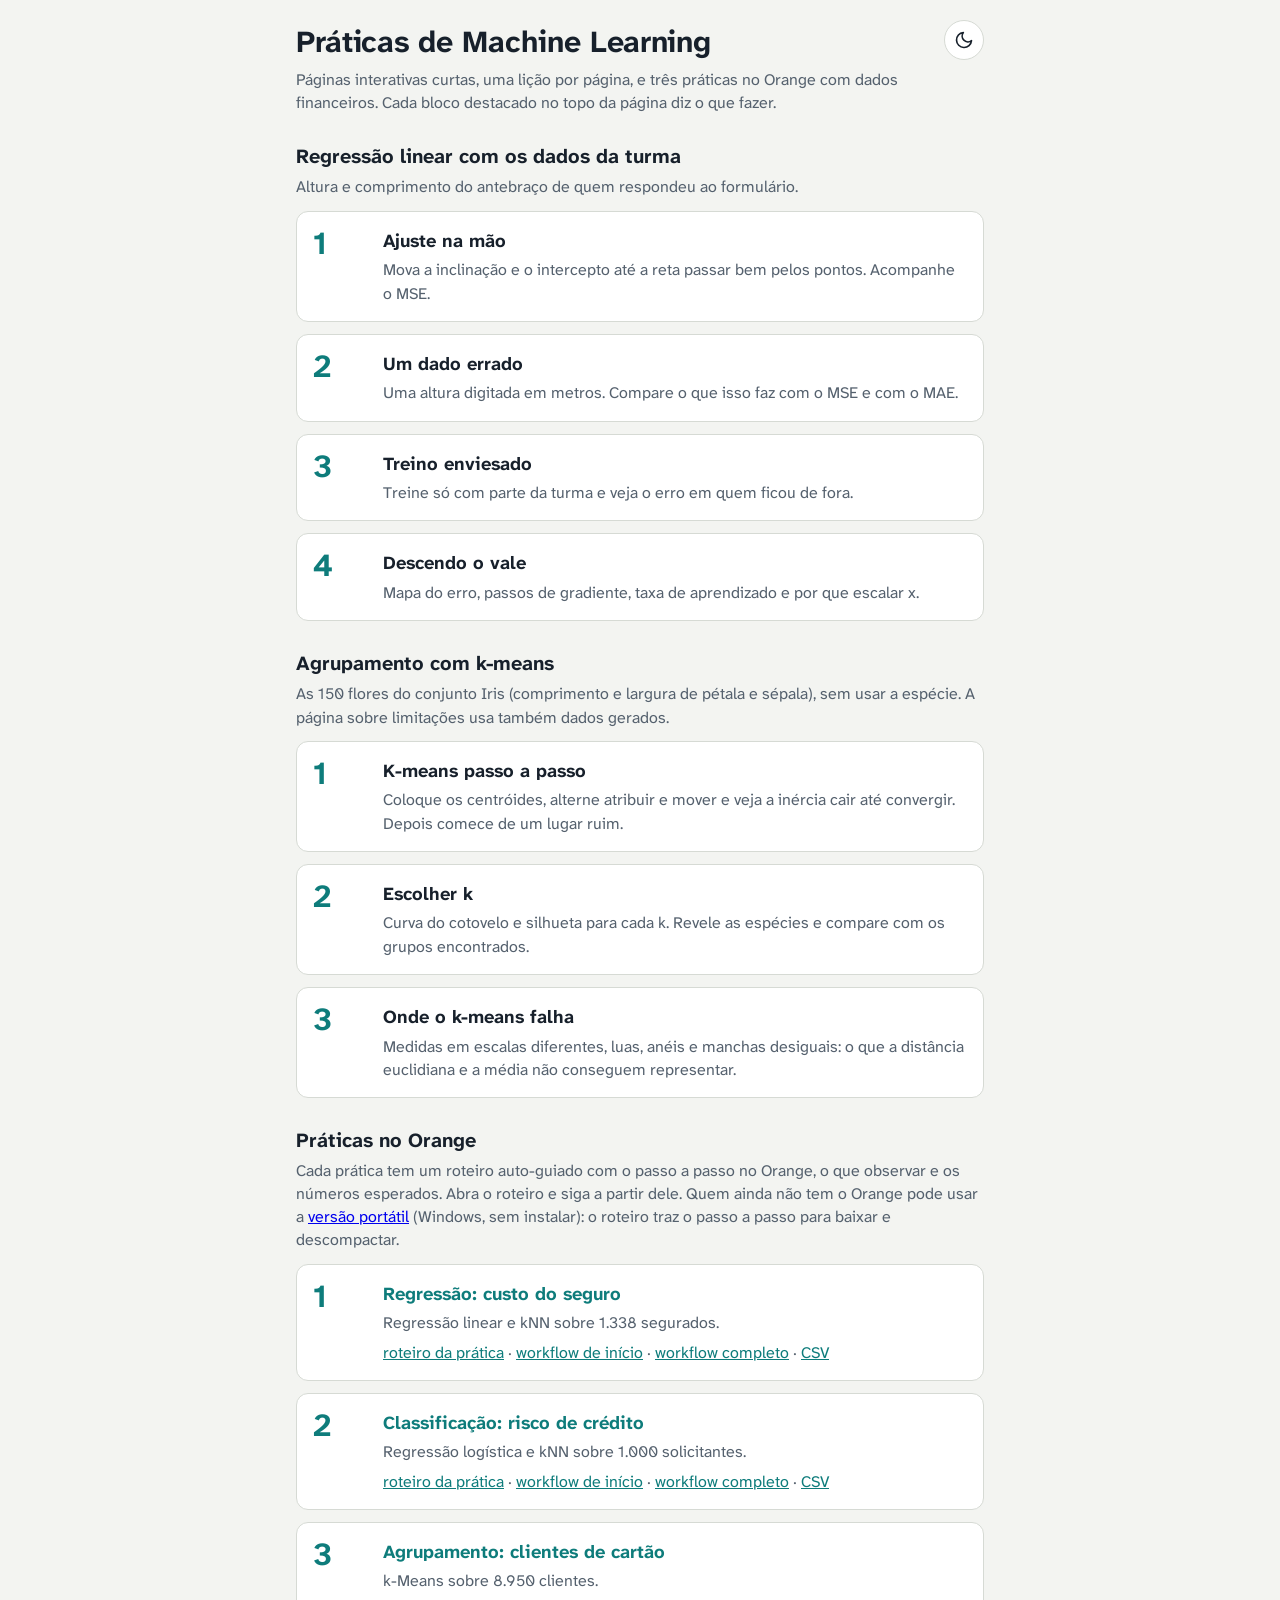
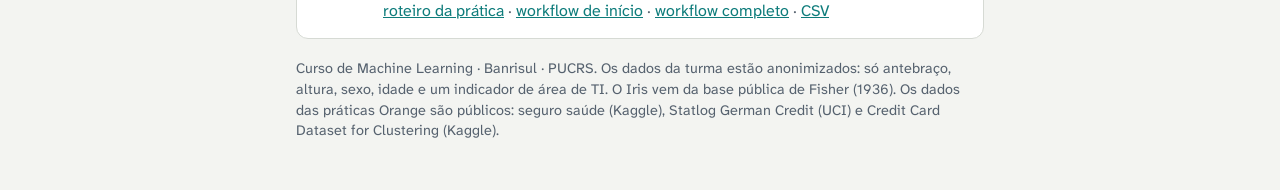
==== commit bbd6f835: "added info about portable orange version" ====
--- a/index.html
+++ b/index.html
@@ -104,7 +104,7 @@
 <p>As 150 flores do conjunto Iris (comprimento e largura de pétala e sépala), sem usar a espécie. A página sobre limitações usa também dados gerados.</p>
 <div class="cards" style="margin-top:12px"><a class="card" href="c1-passo-a-passo.html"><div class="num">1</div><div><h2>K-means passo a passo</h2><p>Coloque os centróides, alterne atribuir e mover e veja a inércia cair até convergir. Depois comece de um lugar ruim.</p></div></a><a class="card" href="c2-escolher-k.html"><div class="num">2</div><div><h2>Escolher k</h2><p>Curva do cotovelo e silhueta para cada k. Revele as espécies e compare com os grupos encontrados.</p></div></a><a class="card" href="c3-limitacoes.html"><div class="num">3</div><div><h2>Onde o k-means falha</h2><p>Medidas em escalas diferentes, luas, anéis e manchas desiguais: o que a distância euclidiana e a média não conseguem representar.</p></div></a></div>
 <h2 class="sec">Práticas no Orange</h2>
-<p>Cada prática tem um roteiro auto-guiado com o passo a passo no Orange, o que observar e os números esperados. Abra o roteiro e siga a partir dele.</p>
+<p>Cada prática tem um roteiro auto-guiado com o passo a passo no Orange, o que observar e os números esperados. Abra o roteiro e siga a partir dele. Quem ainda não tem o Orange pode usar a <a href="p1-regressao.html#orange">versão portátil</a> (Windows, sem instalar): o roteiro traz o passo a passo para baixar e descompactar.</p>
 <div class="cards" style="margin-top:12px"><div class="card"><div class="num">1</div><div><h2><a href="p1-regressao.html">Regressão: custo do seguro</a></h2><p>Regressão linear e kNN sobre 1.338 segurados.</p><p class="links"><a href="p1-regressao.html">roteiro da prática</a> · <a href="orange/p1_regressao_inicio.ows" download>workflow de início</a> · <a href="orange/p1_regressao_completo.ows" download>workflow completo</a> · <a href="data/insurance.csv">CSV</a></p></div></div><div class="card"><div class="num">2</div><div><h2><a href="p2-classificacao.html">Classificação: risco de crédito</a></h2><p>Regressão logística e kNN sobre 1.000 solicitantes.</p><p class="links"><a href="p2-classificacao.html">roteiro da prática</a> · <a href="orange/p2_classificacao_inicio.ows" download>workflow de início</a> · <a href="orange/p2_classificacao_completo.ows" download>workflow completo</a> · <a href="data/german_credit.csv">CSV</a></p></div></div><div class="card"><div class="num">3</div><div><h2><a href="p3-agrupamento.html">Agrupamento: clientes de cartão</a></h2><p>k-Means sobre 8.950 clientes.</p><p class="links"><a href="p3-agrupamento.html">roteiro da prática</a> · <a href="orange/p3_agrupamento_inicio.ows" download>workflow de início</a> · <a href="orange/p3_agrupamento_completo.ows" download>workflow completo</a> · <a href="data/cartao.csv">CSV</a></p></div></div></div>
 <p class="note" style="margin-top:20px">Curso de Machine Learning · Banrisul · PUCRS. Os dados da turma estão anonimizados: só antebraço, altura, sexo, idade e um indicador de área de TI. O Iris vem da base pública de Fisher (1936). Os dados das práticas Orange são públicos: seguro saúde (Kaggle), Statlog German Credit (UCI) e Credit Card Dataset for Clustering (Kaggle).</p>
 </div>
